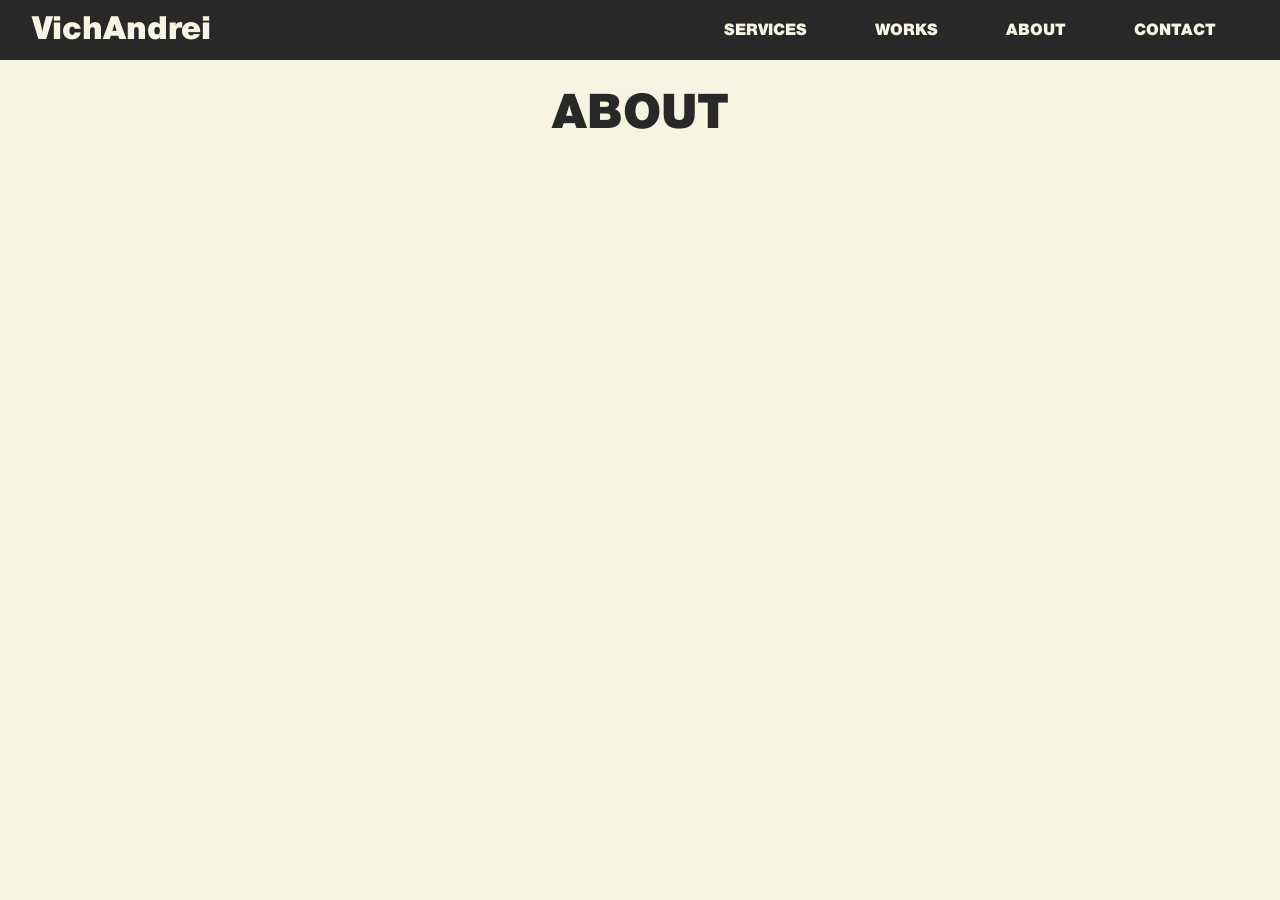
==== about.html @ d55dac96 "linked navbar to destinations with basic styling" ====
<!DOCTYPE html>
<html lang="en">
    <head>
        <meta charset="UTF-8">
        <meta name="viewport" content="width=device-width, initial-scale=1.0">
        <title>VichAndrei | About</title>
        <link rel="stylesheet" href="css/main.css">
        <link rel="stylesheet" href="css/about.css">
    </head>
    <body>
        <div class="navbar">
            <div class="navbar__wordmark"><a href="index.html">VichAndrei</a></div>

            <div class="navbar__links">
                <a class="navbar__link" href="#services">SERVICES</a>
                <a class="navbar__link" href="works.html">WORKS</a>
                <a class="navbar__link" href="about.html">ABOUT</a>
                <a class="navbar__link" href="contact.html">CONTACT</a>
            </div>
        </div>
        
        <div class="about__page">
            <h1 class="about__title">ABOUT</h1>
            <div class="about__cards">
                <div class="about__card">

                </div>
            </div>
        </div>
    </body>
</html>
---- css/main.css ----
@import "./variables.css";
@import "../assets/fonts/helvetica.css";
@import "./components/navbar.css";
@import "./tailwind.css";


/* 
########################################
########################################
Index
########################################
######################################## 
*/


/* 
########################################
HERO
####################################### 
*/

.hero {
  background-color: var(--mode-bg-0-s);
  min-height: calc(90vh - 60px);
  display: flex;
  justify-content: center;
  align-items: center;
  font-family: "Helvetica Neue", sans-serif;
  font-weight: 900;
}

.hero__tagline {
  font-size: 6rem;
  font-style: italic;
}

.hero__introduction {
  font-size: 1.7rem;
  font-style: italic;
  font-weight: 400;
  padding: 20px 20px 20px 0px;
}

.hero__cta {
  background-color: var(--mode-aqua);
  border-radius: 20px;
  border: none;
  color: var(--mode-bg-0-s);
  font-size: 1.2rem;
  padding: 10px 20px;
}

.hero__cta:hover{
  background-color: var(--abs-neutral-aqua);
}

.hero__pfp {
  width: 500px;
  height: 700px;
  padding-left: 75px;
}

/* 
########################################
SERVICES
####################################### 
*/

.services {
  /* background-color: var(--mode-bg-0-s); */
  background-color: var(--abs-gray-24);
  min-height: 80vh;
  position: relative;
}

.services__header { 
  display: flex;
  flex-direction: row;
  font-family: "Helvetica Neue", sans-serif;
  font-weight: 900;
  font-size: 4rem;
  letter-spacing: -0.02em;
  text-align: left;
  padding-left: 150px;
  position: relative;
  writing-mode: vertical-rl;
  z-index: 2;
}

.shape {
  height: 100px;
  position: relative;
  width: 100px;
}

.shape--1 {
  background-color: var(--abs-neutral-red);
  left: 135px;
  top: 223px;
  z-index: 0;
}

.shape--2 {
  background-color: var(--abs-neutral-blue);
  left: 195px;
  top: 390px;
  height: 75px;
  width: 75px;
  z-index: 1; 
}

.shape--3 {
  background-color: var(--abs-neutral-yellow);
  left: 180px;
  top: 370px;
  height: 50px;
  width: 50px;
  z-index: 1; 
}

.services__header > span {
  display: inline-block;
  overflow: hidden;
  position: relative;
  vertical-align: top;
}

.services__header > span > span {
  display: block;
  transform: translateX(17%);
}

.services__offered {
  /* background-color: var(--mode-aqua); */
  background-image: linear-gradient(to top, var(--abs-neutral-aqua), var(--mode-aqua));
  border-radius: 20px;
  max-width: 750px;
  max-height: 350px;
  padding: 1.5rem;
}

.service__title {
  padding: 1.2rem;
  padding-left: 0;
}

.service__1 {
  position: absolute;
  left: 550px;
  top: 200px;
}

.service__2 {
  position: absolute;
  left: 680px;
  top: 350px;
}

/* 
########################################
ABOUT
####################################### 
*/

.about {
  background-color: var(--mode-bg-0-s);
  min-height: 90vh;
  position: relative;
}

.about__header { 
  display: flex;
  flex-direction: row;
  font-family: "Helvetica Neue", sans-serif;
  font-weight: 900;
  font-size: 4rem;
  letter-spacing: -0.02em;
  text-align: left;
  padding-left: 180px;
  position: relative;
  writing-mode: vertical-rl;
  z-index: 2;
}


.about__header > span {
  display: inline-block;
  overflow: hidden;
  position: relative;
  vertical-align: top;
}

.about__header > span > span {
  display: block;
  transform: translateX(17%);
}

.about__container > .shape--1 {
  left: 190px;
  top: 205px;
}

.about__container > .shape--2 {
  left: 220px;
  top: 320px;
}

.about__container > .shape--3 {
  left: 190px;
  top: 300px;
}

.about__pfp {
  background-color: var(--abs-neutral-red);
  border-radius: 50%;
  height: 350px;
  left: 450px;
  top: 200px;
  width: 350px;
  position: absolute;
}

.about__description {
  /* background-color: var(--abs-neutral-red); */
  position: absolute;
  top: 200px;
  left: 900px;
  width: 645px;
  height: 500px;
}

.about__name {
  padding: 1.2rem;
  /* padding-left: 0; */
  font-family: "Helvetica Neue", sans-serif;
  font-weight: 800;
  font-size: 3.5rem;
}

.about__information {
  font-family: "Helvetica Neue", sans-serif;
  font-size: 1.2rem;
  font-weight: 400;
  letter-spacing: 0.04em;
  line-height: 1.9em;
  padding: 1.2rem;
  text-align: justify;
}
---- css/about.css ----
@import "./variables.css";
@import "./components/navbar.css";
@import "./tailwind.css";

body {
    background-color: var(--mode-bg-0-s);
}

.about__title {
  color: var(--mode-fg-0);
  font-family: "Helvetica Neue", sans-serif;
  font-size: 3rem;
  font-weight: 900;
  padding: 2rem;
  display: flex;
  justify-content: center;
  
}
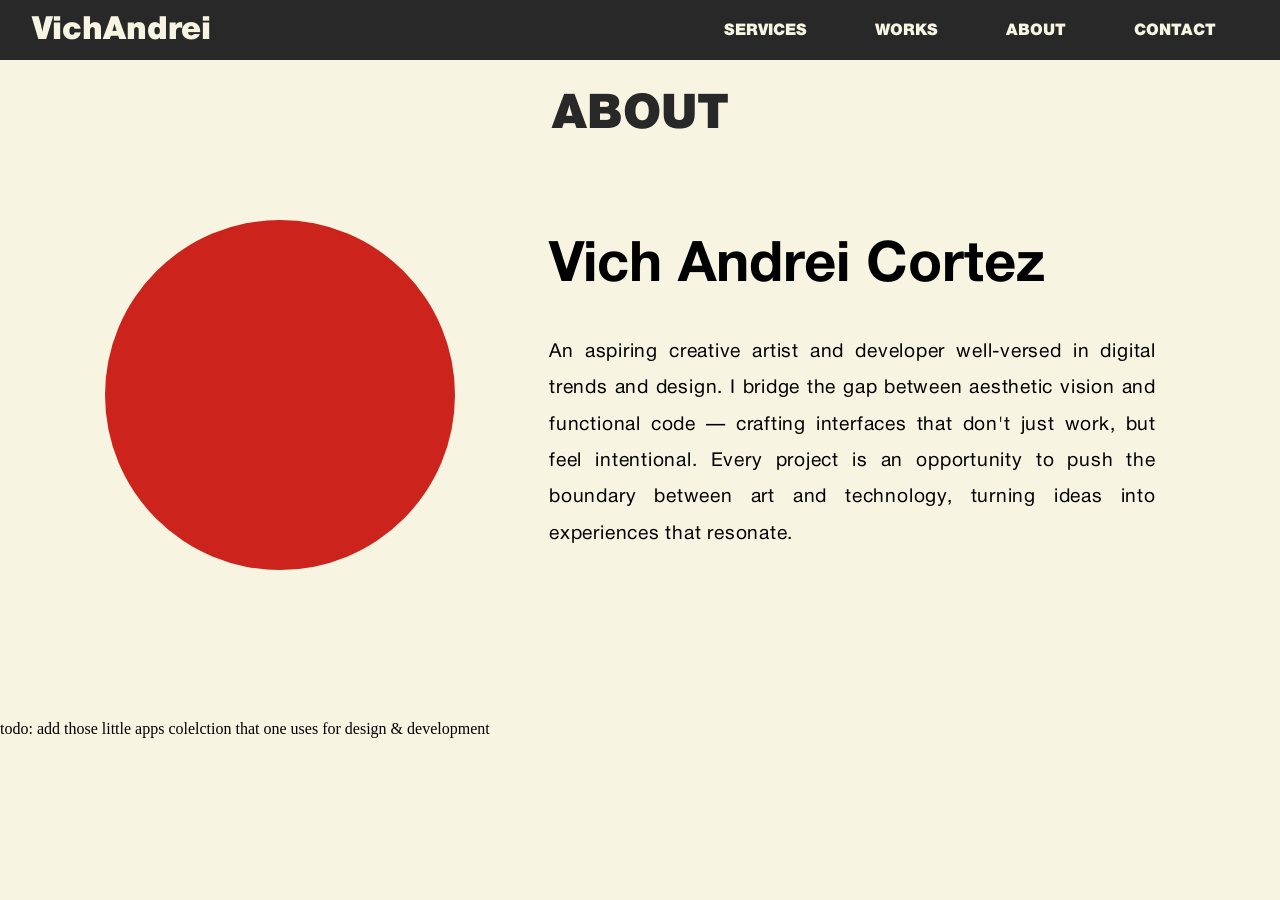
==== commit ff5db6a6: "added & reformatted pfp and description in about page" ====
--- a/about.html
+++ b/about.html
@@ -1,31 +1,46 @@
 <!DOCTYPE html>
 <html lang="en">
-    <head>
-        <meta charset="UTF-8">
-        <meta name="viewport" content="width=device-width, initial-scale=1.0">
-        <title>VichAndrei | About</title>
-        <link rel="stylesheet" href="css/main.css">
-        <link rel="stylesheet" href="css/about.css">
-    </head>
-    <body>
-        <div class="navbar">
-            <div class="navbar__wordmark"><a href="index.html">VichAndrei</a></div>
 
-            <div class="navbar__links">
-                <a class="navbar__link" href="#services">SERVICES</a>
-                <a class="navbar__link" href="works.html">WORKS</a>
-                <a class="navbar__link" href="about.html">ABOUT</a>
-                <a class="navbar__link" href="contact.html">CONTACT</a>
-            </div>
+<head>
+    <meta charset="UTF-8">
+    <meta name="viewport" content="width=device-width, initial-scale=1.0">
+    <title>VichAndrei | About</title>
+    <link rel="stylesheet" href="css/main.css">
+    <link rel="stylesheet" href="css/about.css">
+</head>
+
+<body>
+    <div class="navbar">
+        <div class="navbar__wordmark"><a href="index.html">VichAndrei</a></div>
+
+        <div class="navbar__links">
+            <a class="navbar__link" href="index.html#services">SERVICES</a>
+            <a class="navbar__link" href="works.html">WORKS</a>
+            <a class="navbar__link" href="about.html">ABOUT</a>
+            <a class="navbar__link" href="contact.html">CONTACT</a>
         </div>
-        
-        <div class="about__page">
-            <h1 class="about__title">ABOUT</h1>
-            <div class="about__cards">
-                <div class="about__card">
+    </div>
 
+    <div class="about__page">
+        <h1 class="about__title">ABOUT</h1>
+        <div class="about__introduction">
+            <div class="about__pfp"></div>
+            <div class="about__description">
+                <div class="about__name">Vich Andrei Cortez</div>
+                <div class="about__information">
+                    <p>An aspiring creative artist and developer well-versed in digital trends and design. I bridge the
+                        gap
+                        between aesthetic vision and functional code — crafting interfaces that don't just work, but
+                        feel
+                        intentional. Every project is an opportunity to push the boundary between art and technology,
+                        turning ideas into experiences that resonate.</p>
                 </div>
             </div>
         </div>
-    </body>
+
+        todo: add those little apps colelction that one uses for design & development
+
+    </div>
+</body>
+
 </html>
--- a/css/main.css
+++ b/css/main.css
@@ -50,7 +50,7 @@
   padding: 10px 20px;
 }
 
-.hero__cta:hover{
+.hero__cta:hover {
   background-color: var(--abs-neutral-aqua);
 }
 
@@ -68,12 +68,12 @@
 
 .services {
   /* background-color: var(--mode-bg-0-s); */
-  background-color: var(--abs-gray-24);
+  background-color: var(--mode-bg-2);
   min-height: 80vh;
   position: relative;
 }
 
-.services__header { 
+.services__header {
   display: flex;
   flex-direction: row;
   font-family: "Helvetica Neue", sans-serif;
@@ -106,7 +106,7 @@
   top: 390px;
   height: 75px;
   width: 75px;
-  z-index: 1; 
+  z-index: 1;
 }
 
 .shape--3 {
@@ -115,17 +115,17 @@
   top: 370px;
   height: 50px;
   width: 50px;
-  z-index: 1; 
-}
-
-.services__header > span {
+  z-index: 1;
+}
+
+.services__header>span {
   display: inline-block;
   overflow: hidden;
   position: relative;
   vertical-align: top;
 }
 
-.services__header > span > span {
+.services__header>span>span {
   display: block;
   transform: translateX(17%);
 }
@@ -152,8 +152,14 @@
 
 .service__2 {
   position: absolute;
-  left: 680px;
+  left: 650px;
   top: 350px;
+}
+
+.service__3 {
+  position: absolute;
+  left: 750px;
+  top: 500px;
 }
 
 /* 
@@ -168,7 +174,7 @@
   position: relative;
 }
 
-.about__header { 
+.about__header {
   display: flex;
   flex-direction: row;
   font-family: "Helvetica Neue", sans-serif;
@@ -183,29 +189,29 @@
 }
 
 
-.about__header > span {
+.about__header>span {
   display: inline-block;
   overflow: hidden;
   position: relative;
   vertical-align: top;
 }
 
-.about__header > span > span {
+.about__header>span>span {
   display: block;
   transform: translateX(17%);
 }
 
-.about__container > .shape--1 {
+.about__container>.shape--1 {
   left: 190px;
   top: 205px;
 }
 
-.about__container > .shape--2 {
+.about__container>.shape--2 {
   left: 220px;
   top: 320px;
 }
 
-.about__container > .shape--3 {
+.about__container>.shape--3 {
   left: 190px;
   top: 300px;
 }
@@ -245,4 +251,32 @@
   line-height: 1.9em;
   padding: 1.2rem;
   text-align: justify;
+}
+
+/* 
+########################################
+MINI-FOOTER
+####################################### 
+*/
+
+.footer {
+  background-color: var(--mode-bg-4);
+  font-family: "Helvetica Neue", sans-serif;
+  font-size: 1rem;
+  font-weight: 300;
+}
+
+.footer__container>span {
+  display: flex;
+  justify-content: center;
+  padding: 10px;
+}
+
+.footer__container>span>* {
+  margin: 10px;
+}
+
+.footer__links {
+  text-decoration: none;
+  color: var(--mode-fg-0);
 }
--- a/css/about.css
+++ b/css/about.css
@@ -14,5 +14,44 @@
   padding: 2rem;
   display: flex;
   justify-content: center;
-  
+  margin-bottom: 10px;
+}
+
+.about__introduction {
+  position: relative;
+  display: flex;
+  justify-content: center;
+  margin-top: 50px;
+}
+
+.about__pfp {
+  background-color: var(--abs-neutral-red);
+  border-radius: 50%;
+  height: 350px;
+  position: static;
+}
+
+.about__description {
+  position: static;
+  width: 645px;
+  height: 500px;
+  margin-left: 75px;
+}
+
+.about__name {
+  padding: 1.2rem;
+  /* padding-left: 0; */
+  font-family: "Helvetica Neue", sans-serif;
+  font-weight: 600;
+  font-size: 3.5rem;
+}
+
+.about__information {
+  font-family: "Helvetica Neue", sans-serif;
+  font-size: 1.2rem;
+  font-weight: 400;
+  letter-spacing: 0.04em;
+  line-height: 1.9em;
+  padding: 1.2rem;
+  text-align: justify;
 }
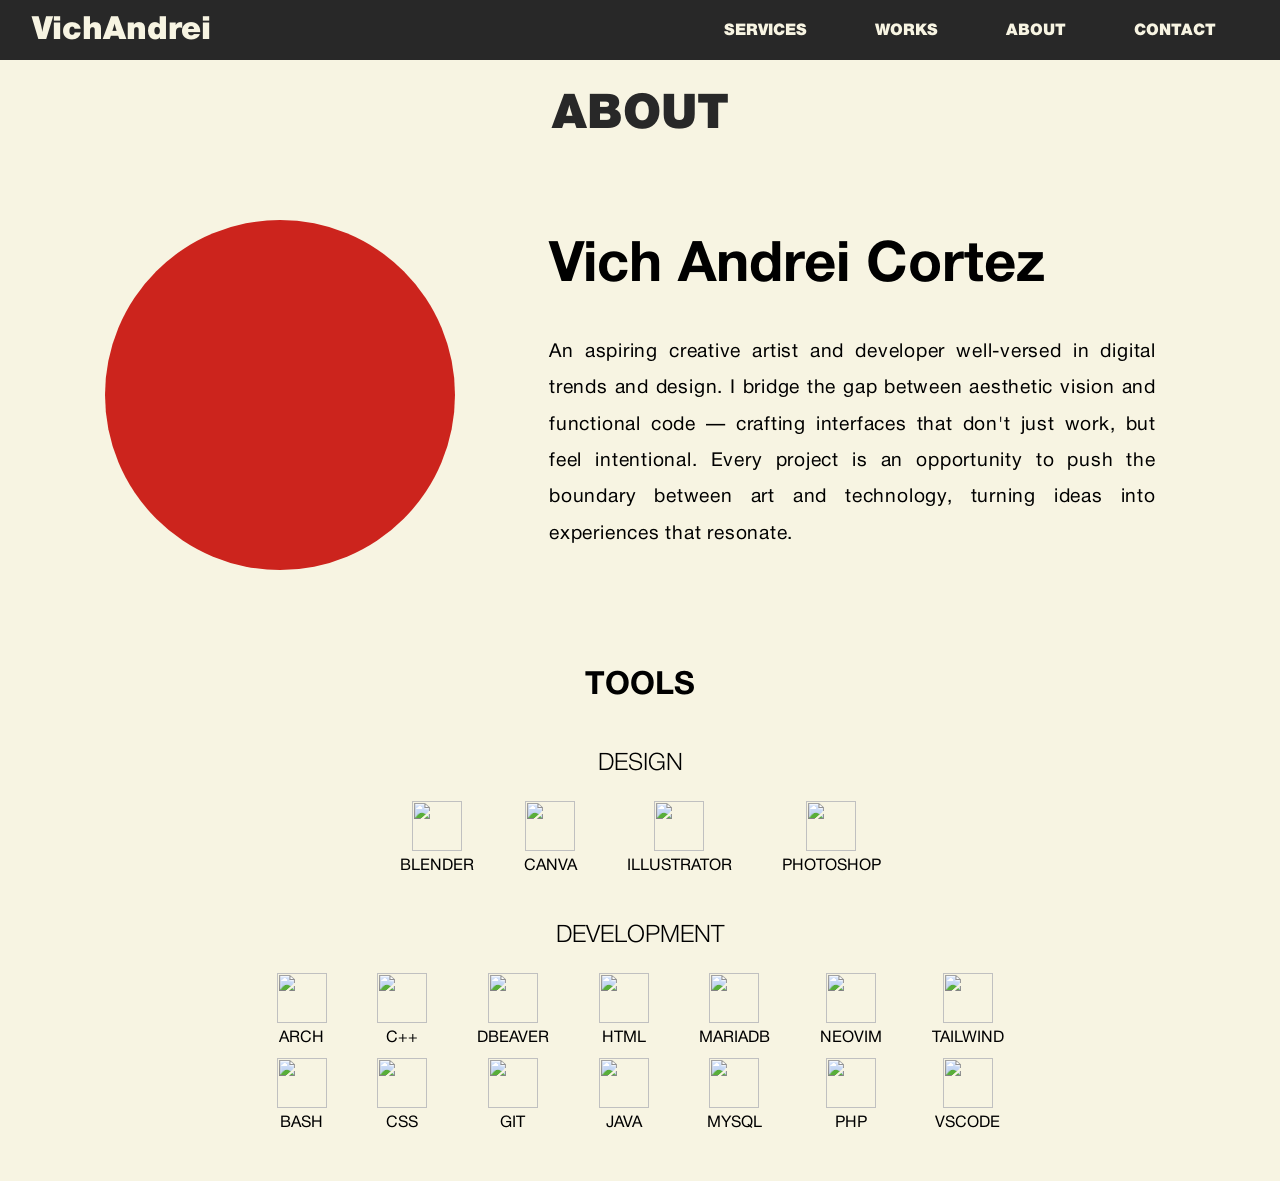
==== commit 40530bfd: "added design and development application under tools in about page" ====
--- a/about.html
+++ b/about.html
@@ -38,7 +38,94 @@
             </div>
         </div>
 
-        todo: add those little apps colelction that one uses for design & development
+        <h2 class="skills__header">TOOLS</h2>
+        <div class="about__tools">
+            <h3 class="skills__subheader">DESIGN</h3>
+            <div class="tools__design">
+                <div class="tool">
+                    <img src="https://cdn.jsdelivr.net/gh/devicons/devicon@latest/icons/blender/blender-original.svg" />
+                    <span>BLENDER</span>
+                </div>
+                <div class="tool">
+                    <img src="https://cdn.jsdelivr.net/gh/devicons/devicon@latest/icons/canva/canva-original.svg" />
+                    <span>CANVA</span>
+                </div>
+                <div class="tool">
+                    <img
+                        src="https://cdn.jsdelivr.net/gh/devicons/devicon@latest/icons/illustrator/illustrator-original.svg" />
+                    <span>ILLUSTRATOR</span>
+                </div>
+                <div class="tool">
+                    <img
+                        src="https://cdn.jsdelivr.net/gh/devicons/devicon@latest/icons/photoshop/photoshop-original.svg" />
+                    <span>PHOTOSHOP</span>
+                </div>
+            </div>
+
+            <h3 class="skills__subheader">DEVELOPMENT</h3>
+            <div class="tools__development">
+                <div class="tool">
+                    <img
+                        src="https://cdn.jsdelivr.net/gh/devicons/devicon@latest/icons/archlinux/archlinux-original.svg" />
+                    <span>ARCH</span>
+                </div>
+                <div class="tool">
+                    <img src="https://cdn.jsdelivr.net/gh/devicons/devicon@latest/icons/bash/bash-original.svg" />
+                    <span>BASH</span>
+                </div>
+                <div class="tool">
+                    <img
+                        src="https://cdn.jsdelivr.net/gh/devicons/devicon@latest/icons/cplusplus/cplusplus-original.svg" />
+                    <span>C++</span>
+                </div>
+                <div class="tool">
+                    <img src="https://cdn.jsdelivr.net/gh/devicons/devicon@latest/icons/css3/css3-original.svg" />
+                    <span>CSS</span>
+                </div>
+                <div class="tool">
+                    <img src="https://cdn.jsdelivr.net/gh/devicons/devicon@latest/icons/dbeaver/dbeaver-original.svg" />
+                    <span>DBEAVER</span>
+                </div>
+                <div class="tool">
+                    <img src="https://cdn.jsdelivr.net/gh/devicons/devicon@latest/icons/git/git-original.svg" />
+                    <span>GIT</span>
+                </div>
+                <div class="tool">
+                    <img src="https://cdn.jsdelivr.net/gh/devicons/devicon@latest/icons/html5/html5-original.svg" />
+                    <span>HTML</span>
+                </div>
+                <div class="tool">
+                    <img src="https://cdn.jsdelivr.net/gh/devicons/devicon@latest/icons/java/java-original.svg" />
+                    <span>JAVA</span>
+                </div>
+                <div class="tool">
+                    <img src="https://cdn.jsdelivr.net/gh/devicons/devicon@latest/icons/mariadb/mariadb-original.svg" />
+                    <span>MARIADB</span>
+                </div>
+                <div class="tool">
+                    <img src="https://cdn.jsdelivr.net/gh/devicons/devicon@latest/icons/mysql/mysql-original.svg" />
+                    <span>MYSQL</span>
+                </div>
+                <div class="tool">
+                    <img src="https://cdn.jsdelivr.net/gh/devicons/devicon@latest/icons/neovim/neovim-original.svg" />
+                    <span>NEOVIM</span>
+                </div>
+                <div class="tool">
+                    <img src="https://cdn.jsdelivr.net/gh/devicons/devicon@latest/icons/php/php-original.svg" />
+                    <span>PHP</span>
+                </div>
+                <div class="tool">
+                    <img
+                        src="https://cdn.jsdelivr.net/gh/devicons/devicon@latest/icons/tailwindcss/tailwindcss-original.svg" />
+                    <span>TAILWIND</span>
+                </div>
+                <div class="tool">
+                    <img src="https://cdn.jsdelivr.net/gh/devicons/devicon@latest/icons/vscode/vscode-original.svg" />
+                    <span>VSCODE</span>
+                </div>
+            </div>
+        </div>
+
 
     </div>
 </body>
--- a/css/about.css
+++ b/css/about.css
@@ -34,7 +34,7 @@
 .about__description {
   position: static;
   width: 645px;
-  height: 500px;
+  height: 450px;
   margin-left: 75px;
 }
 
@@ -54,4 +54,68 @@
   line-height: 1.9em;
   padding: 1.2rem;
   text-align: justify;
+}
+
+.skills__header {
+  font-family: "Helvetica Neue", sans-serif;
+  font-size: 2rem;
+  font-weight: 600;
+  display: flex;
+  justify-content: center;
+  margin-bottom: 50px;
+}
+
+.skills__subheader {
+  font-family: "Helvetica Neue", sans-serif;
+  font-size: 1.5rem;
+  font-weight: 300;
+  display: flex;
+  justify-content: center;
+  margin-bottom: 25px;
+}
+
+/* -----------
+TOOLS
+----------- */
+
+.tool {
+  display: flex;
+  flex-direction: column;
+  align-items: center;
+  gap: 8px;
+}
+
+.tool > img {
+  width: 50px;
+  height: 50px;
+}
+
+.tool > span {
+  font-family: "Helvetica Neue", sans-serif;
+  font-size: 1rem;
+  font-weight: 400;
+}
+
+
+.tools__design {
+  display: grid;
+  row-gap: 12px;
+  column-gap: 50px;
+  grid-auto-flow: column;
+  justify-content: center;
+  align-items: center;
+  margin-bottom: 50px;
+
+}
+
+
+.tools__development {
+  display: grid;
+  row-gap: 12px;
+  column-gap: 50px;
+  grid-auto-flow: column;
+  justify-content: center;
+  align-items: center;
+  margin-bottom: 50px;
+  grid-template-rows: repeat(2, auto);
 }
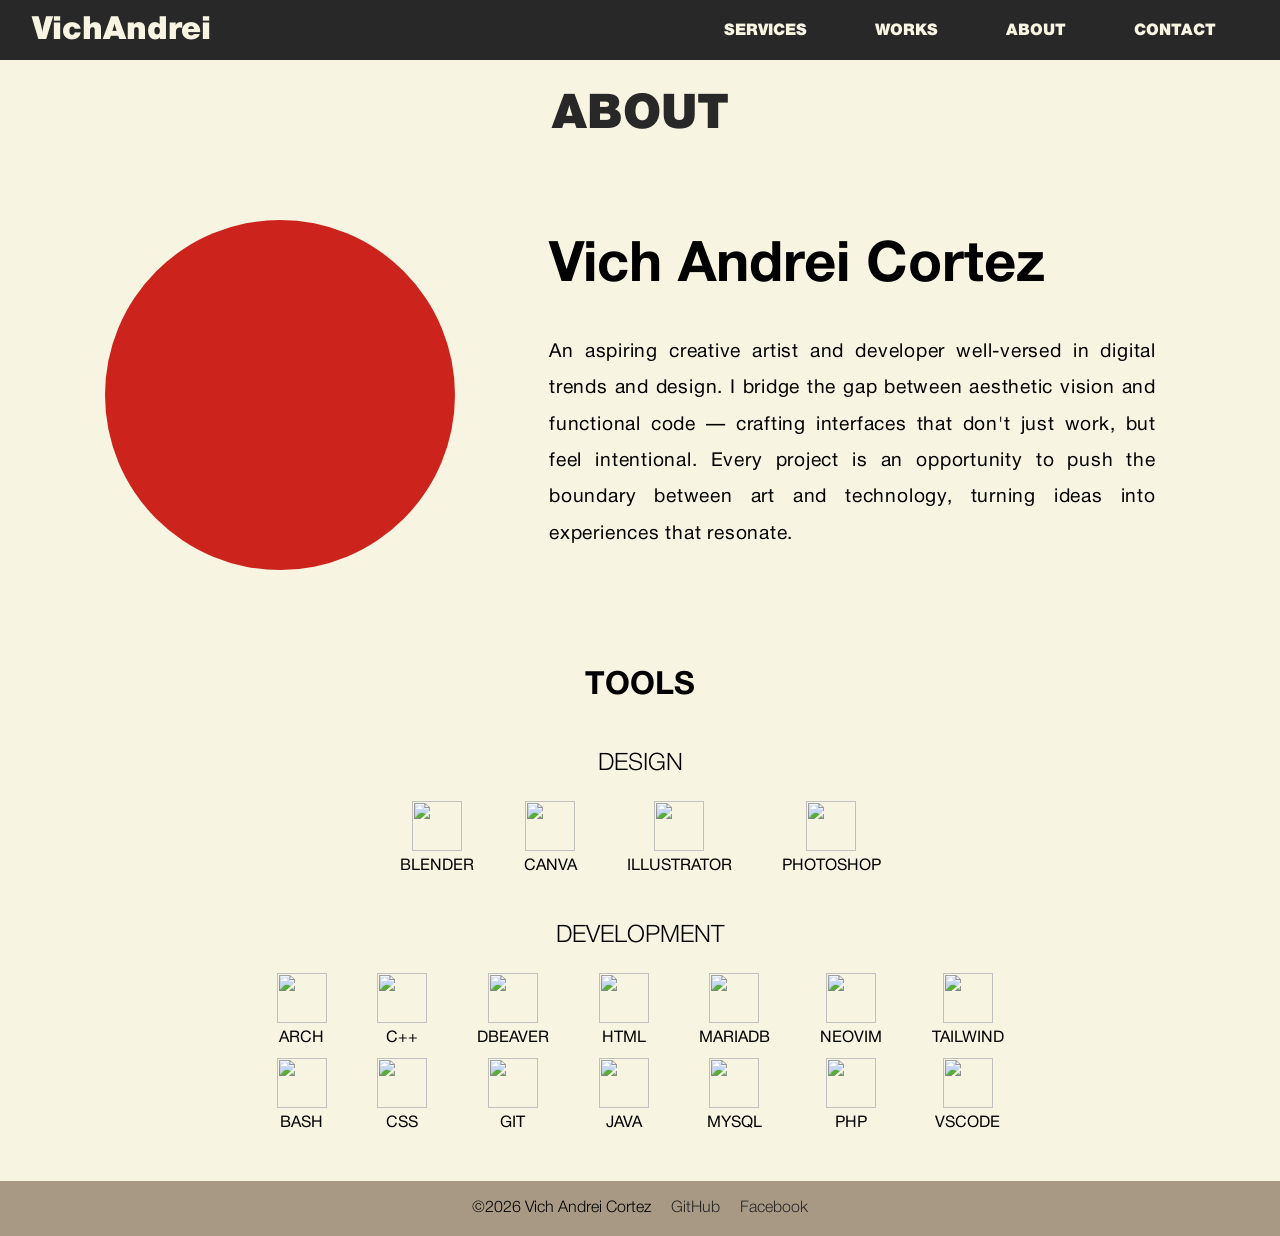
==== commit 8c1e70c7: "footers on every page and some furnishing" ====
--- a/about.html
+++ b/about.html
@@ -125,9 +125,17 @@
                 </div>
             </div>
         </div>
+    </div>
 
-
-    </div>
+    <footer class="footer">
+        <div class="footer__container">
+            <span>
+                <span>©2026 Vich Andrei Cortez</span>
+                <a class="footer__links" href="">GitHub</a>
+                <a class="footer__links" href="">Facebook</a>
+            </span>
+        </div>
+    </footer>
 </body>
 
 </html>
--- a/css/main.css
+++ b/css/main.css
@@ -68,7 +68,7 @@
 
 .services {
   /* background-color: var(--mode-bg-0-s); */
-  background-color: var(--mode-bg-2);
+  background-color: var(--mode-bg-0);
   min-height: 80vh;
   position: relative;
 }
@@ -131,12 +131,13 @@
 }
 
 .services__offered {
-  /* background-color: var(--mode-aqua); */
-  background-image: linear-gradient(to top, var(--abs-neutral-aqua), var(--mode-aqua));
+  background-color: var(--abs-neutral-aqua);
+  /* background-image: linear-gradient(to top, var(--abs-neutral-aqua), var(--mode-aqua)); */
   border-radius: 20px;
   max-width: 750px;
   max-height: 350px;
   padding: 1.5rem;
+  box-shadow: 5px 5px 10px rgba(0, 0, 0, 0.3);
 }
 
 .service__title {
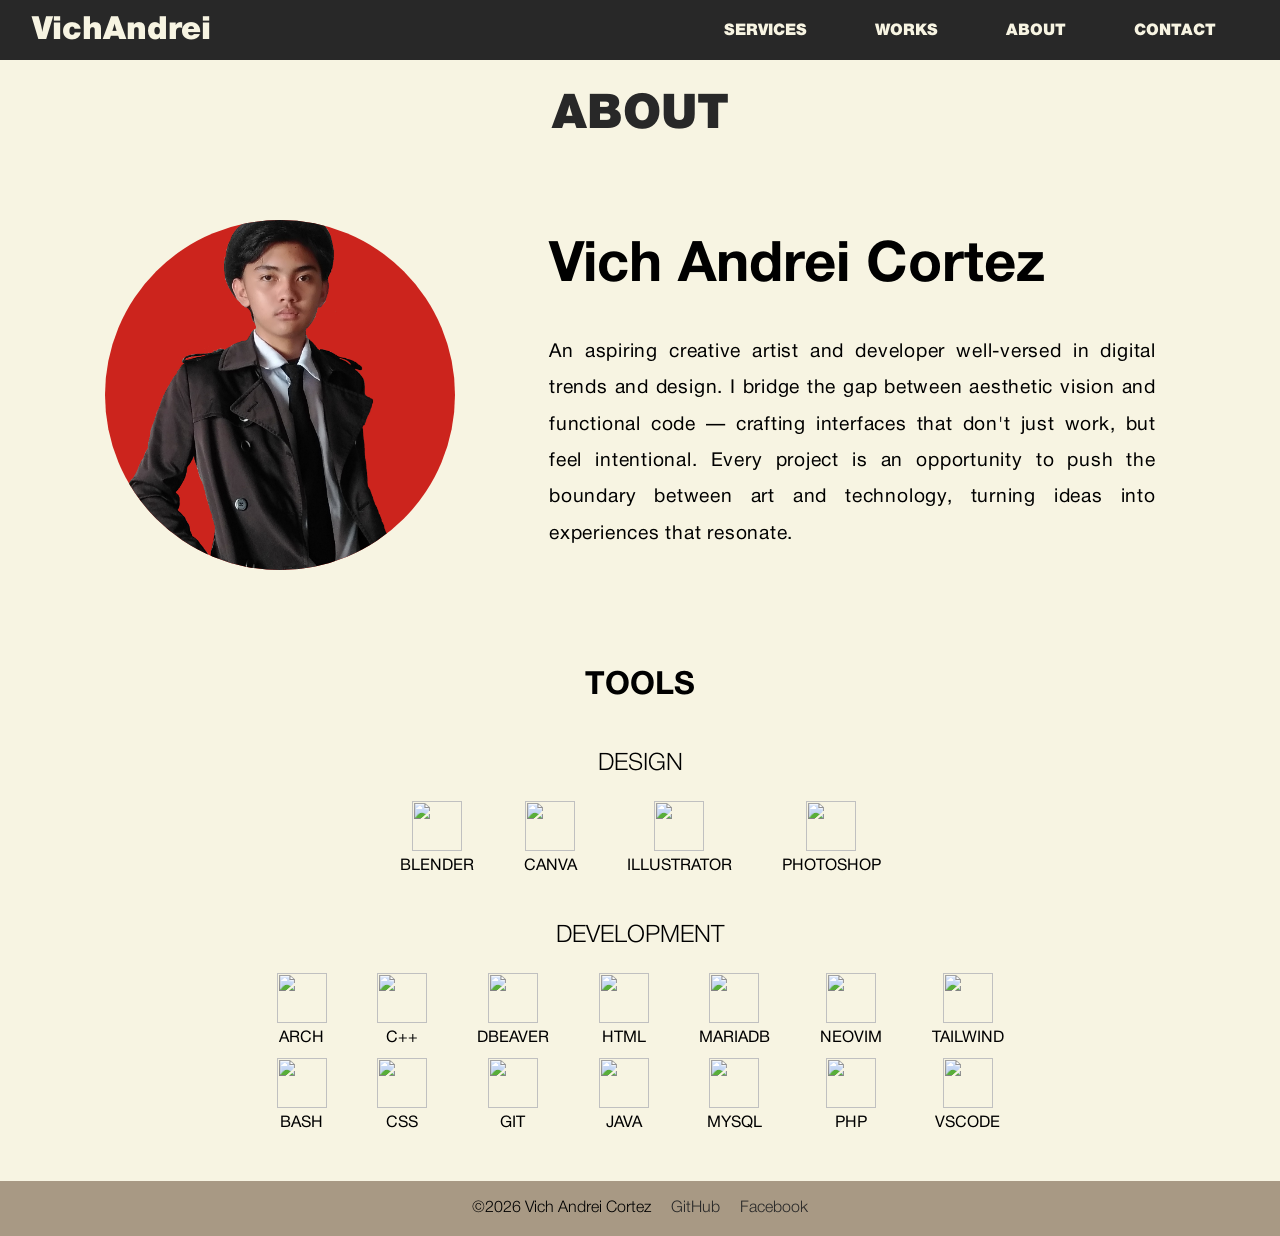
==== commit d697a752: "added a picture of me to relevant pages" ====
--- a/about.html
+++ b/about.html
@@ -24,7 +24,9 @@
     <div class="about__page">
         <h1 class="about__title">ABOUT</h1>
         <div class="about__introduction">
-            <div class="about__pfp"></div>
+            <div class="about__pfp"> 
+                <img src="./assets/img/pfp_sm.png" alt="VichAndrei">
+            </div>
             <div class="about__description">
                 <div class="about__name">Vich Andrei Cortez</div>
                 <div class="about__information">
--- a/css/main.css
+++ b/css/main.css
@@ -54,10 +54,11 @@
   background-color: var(--abs-neutral-aqua);
 }
 
-.hero__pfp {
-  width: 500px;
+.hero__pfp > img{
+  width: auto;
   height: 700px;
   padding-left: 75px;
+  transform: scaleX(-1);
 }
 
 /* 
@@ -217,15 +218,17 @@
   top: 300px;
 }
 
-.about__pfp {
+.about__pfp > img {
   background-color: var(--abs-neutral-red);
   border-radius: 50%;
   height: 350px;
   left: 450px;
   top: 200px;
   width: 350px;
-  position: absolute;
-}
+  object-fit: cover;
+  position: absolute;
+}
+
 
 .about__description {
   /* background-color: var(--abs-neutral-red); */
--- a/css/about.css
+++ b/css/about.css
@@ -24,11 +24,12 @@
   margin-top: 50px;
 }
 
-.about__pfp {
+.about__pfp > img {
   background-color: var(--abs-neutral-red);
   border-radius: 50%;
   height: 350px;
   position: static;
+  object-fit: cover;
 }
 
 .about__description {
@@ -96,7 +97,6 @@
   font-weight: 400;
 }
 
-
 .tools__design {
   display: grid;
   row-gap: 12px;
@@ -108,7 +108,6 @@
 
 }
 
-
 .tools__development {
   display: grid;
   row-gap: 12px;
